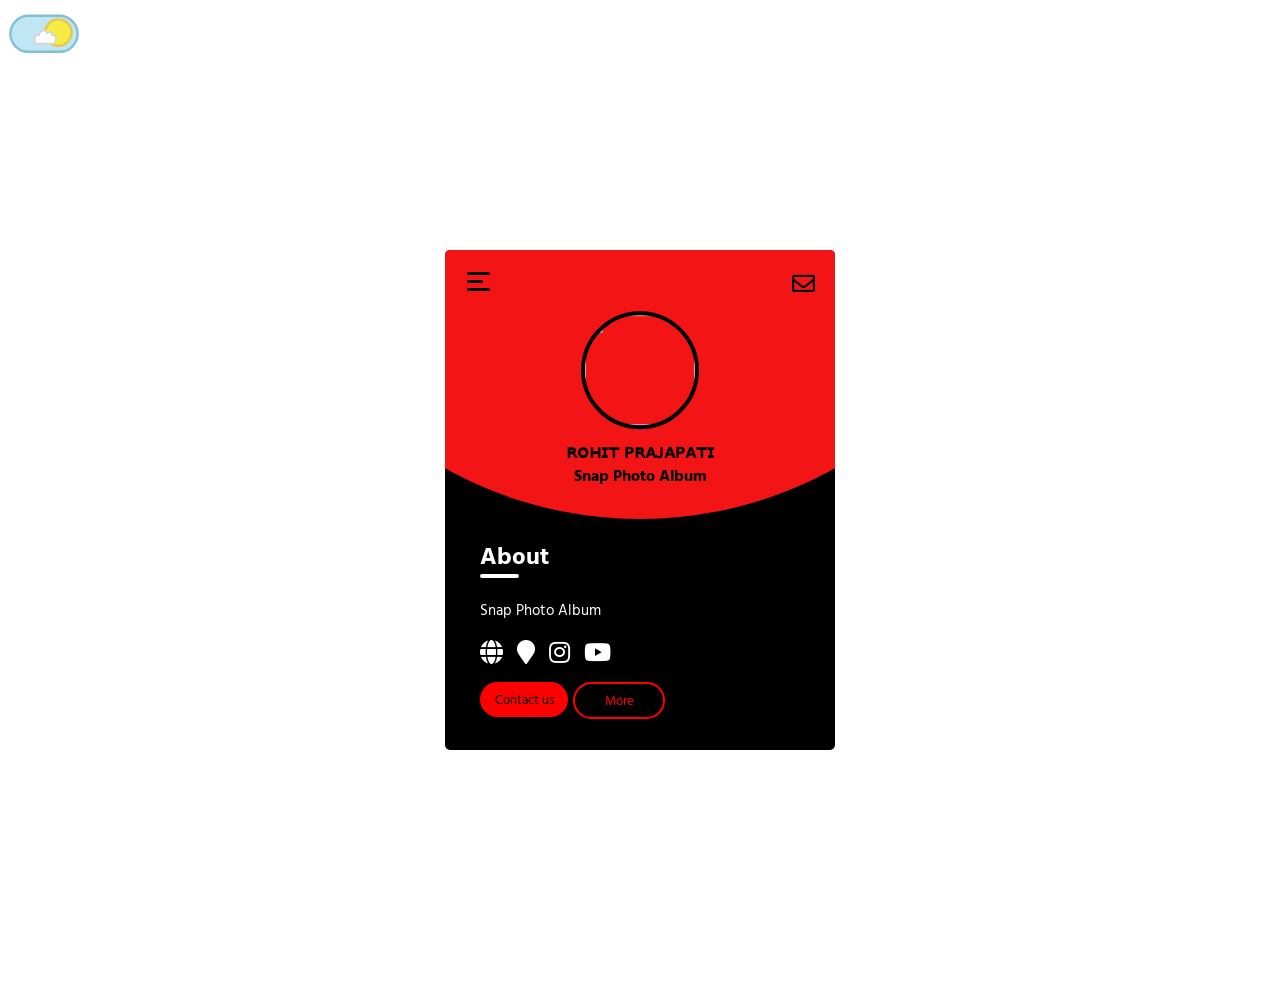
==== index.html @ 25e62f30 "Update index.html" ====
<!DOCTYPE html>
<html lang="en">

<head>
  <meta charset="UTF-8">
  <meta http-equiv="X-UA-Compatible" content="IE=edge">
  <meta name="viewport" content="width=device-width, initial-scale=1.0">
  <link rel="stylesheet" href="style.css">
  <link rel="stylesheet" href="https://cdnjs.cloudflare.com/ajax/libs/font-awesome/5.10.2/css/all.min.css">
  <script src="https://cdnjs.cloudflare.com/ajax/libs/jquery/3.6.0/jquery.min.js"></script>
                                        <!-- Favicon Image link -->
  <link rel="icon" type="image/x-icon" href="https://telegra.ph/file/148e63050d9909762267e.jpg">
  <title>Snap Photo Album</title>  <!-- Page Title -->
</head>

<body>
  <div class="wrapper">
    <div class="toggle">
      <input class="toggle-input" type="checkbox" />
      <div class="toggle-bg"></div>
      <div class="toggle-switch">
        <div class="toggle-switch-figure"></div>
        <div class="toggle-switch-figureAlt"></div>
      </div>
    </div>
  </div>
  <section class="main">
    <div class="container">
      <div class="top">
        <div class="k-wrap">
          <div class="menu">
            <div class="a"></div>
            <div class="b"></div>
            <div class="c"></div>
          </div>
          <!-- Nav Bar Start -->
          <div id="menu-list" class="menu-li">
            <a href="https://t.me/MerissaRobot">Merissa-Bot</a>
            <a href="https://t.me/PrincexBots">BotList</a>
            <a href="https://t.me/PrincexUpdates">Update</a>
            <a href="https://t.me/PrincexSupport">Support</a>
          </div>
        </div>
        <div class="email">
          <!-- Email ID here -->
          <a href="mailto:snapphotoalbum@gmail.com"><i class="far fa-envelope"></i></a>
        </div>
        <div class="logo">
          <!-- LOGO Here -->
          <img src="https://telegra.ph/file/c1609cf026fe31d3a76b4.jpg">
        </div>
        <div class="name">
          <h3>ʀᴏʜɪᴛ ᴘʀᴀᴊᴀᴘᴀᴛɪ</h3> <!--  Enter your username here. -->
          <h4>Snap Photo Album</h4>
        </div>
      </div>
      <div class="bottom">
        <div class="details">
          <h2>About</h2>
          <hr>
          <br>
          <!-- Info here -->
          <pre><p class="info">Snap Photo Album</p></pre>
          </pre>
        </div>
        <div class="social">
          <!--  Enter ur social media links here -->
          <a href="https://snap-photo-album.business.site/?utm_source=gmb&utm_medium=referral" class="icon"><i class="fa fa-globe" aria-hidden="true"></i></a>
          <a href="https://maps.app.goo.gl/HadaYQbGTQnydX1v8" class="icon"><i class="fa fa-map-marker"></i></a>
          <a href="https://instagram.com/snap_photo_album7?igshid=YmMyMTA2M2Y=" class="icon"><i class="fab fa-instagram"></i></a>
          <a href="https://youtube.com/channel/UCzlTQ41z2NIfbl-nA3DW7Pw" class="icon"><i class="fab fa-youtube"></i></a>                             
        </div>
        <div class="btns">
          <div class="btn1"><a class="follow" href="https://wa.me/918000092014" target="_blank">Contact us</a></div>
          <div class="btn2"><a class="more" href="https://snap-photo-album.business.site/?utm_source=gmb&utm_medium=referral" target="_blank">More</a></div>
        </div>
      </div>
    </div>
  </section>
</body>

</html>
---- style.css ----
@import url('https://fonts.googleapis.com/css2?family=Hind+Madurai&family=Poppins:wght@200&display=swap');
:root{
    --primary: white;
    --secondary: black;
    --bg : url("https://telegra.ph/file/3840a6dc8063098d742e3.jpg");
    --con: rgb(243, 21, 21);
    --icons: white;
    --i-hover: red;
    --border: 4px solid black;
    --btn-color: red;
    --menu: white;
}

*{
    padding: 0;
    margin: 0;    
}

body{
    min-height: 110vh;
    background: var(--bg);
    background-attachment: fixed;
    background-repeat: no-repeat;
    background-size: 100%;
    -webkit-background-size: 100%;
    -moz-background-size: 100%;
    -o-background-size: 100%;  
}

.dmode{
    --primary: black;
    --secondary: white;
    --bg: url("https://telegra.ph/file/c67412d93221e1a19dd7f.jpg");
    --icons: #000000;
    --i-hover: #4facfe;
    --menu:#4facfe;
    --con: linear-gradient(to top, #00f2fe, #4facfe);
    --border: 4px solid #FFFFFF;
    --btn-color: linear-gradient(to right, #4facfe 0%, #00f2fe 140%);
}

.main{
    align-items: center;
    justify-content: center;
}
.container{
    background-color: var(--secondary);
    width: 390px;
    height: 500px;
    position: absolute;
    top: 50%;
    left: 50%;
    margin-top: 50px;
    transform: translate(-50%, -50%);
    border-radius: 5px;
}

.top{
    width: 390px;
    height: 270px;
    background: var(--con);
    clip-path: circle(400px at 50% -48.5%);
    border-radius: 5px;
}
.k-wrap{
    position: relative;
    display: inline-block;
    margin-top: 2px;
    margin-left: 2px;
}

.menu{
    left: 20px;
    top: 20px;
    width:40px;
    height:30px;
    position: relative;
    cursor: pointer;
    background: transparent;
}

.menu > div{
    position: absolute;
    height:3px;
    background: var(--secondary);
    border-radius: 5px;
    transition: width 0.1s ease;
}

.menu-li{
    display: none;
    position: absolute;
    background-color: var(--secondary);
    min-width: 120px;
    margin-top: 10px;
    margin-left: 20px;
    overflow: auto;
    box-shadow: 0px 8px 16px 0px rgba(0,0,0,0.2);
    z-index: 1;
    border-radius: 5px;
}

.menu-li a{
    color: var(--menu);
    padding: 12px 16px;
    text-decoration: none;
    display: block;
    font-family: 'Hind Madurai', sans-serif;;
}

.show {display: block;}
.a{
    width: 23px;
}
.b{
    width: 16px;
    top: 8px;
}
.c{
    width: 23px;
    top: 16px;
}

.menu:hover div{
    width: 25px;
    transition: width 0.5s ease;
}
.email{
    position: absolute;
    font-size: 23px;
    top: 22px;
    right: 20px;
}
.email i{
    color: var(--secondary);
}

.logo{
    position: absolute;
    width: 110px;
    height: 110px;
    top: 50%;
    left: 50%;
    transform: translate(-50%, -160%);
    border-radius: 50%;
    border: var(--border);
}

.logo img{
    width: 110px;
    height: 110px;
    border-radius: 50%;
}

.name{
    font-family: 'Hind Madurai', sans-serif;;
    text-align: center;
    color: black;
    position: absolute;
    top: 50%;
    left: 50%;
    margin-top: 10px;
    transform: translate(-50%, -150%);
}

.bottom{
    padding: 20px;
}
.details{
    display: block;
    font-family: 'Hind Madurai', sans-serif;;
    width: 50px;
    height: 50px;
    color: var(--primary);
    margin-left: 15px;
}

hr{
    width: 35px;
    border: 2px solid var(--primary);
    border-radius: 2px;
}

.info {
    font-size: 15px;
    font-family: 'Hind Madurai', sans-serif;;
}
.social {
    margin-left: 15px;
    margin-top: 50px;
    font-size: x-large;
    text-decoration: none;   
}

.social a i{
    color: var(--icons);
    margin-right: 8px;
}
.social a i:hover{
    color: var(--i-hover);
}

.btns{
    display: flex;
    margin-top: 15px;
    margin-left: 15px;
    width: 185px;
    height: 50px;
}

.btn1{
    display: flex;
    height: 35px;
    width: 90px;
    background: var(--btn-color);
    border-radius: 20px;
    text-align: center;
    border: none;
    margin-right: 5px;
}


.follow, .more{
    font-size: smaller;
    text-decoration: none;
    margin: auto;
    font-family: 'Hind Madurai', sans-serif;;
}
.follow{
    color: var(--secondary);
}
.btn1:hover{
    width: 120px;
}
.btn2{
    display: flex;
    height: 33px;
    width: 90px;
    background-color: transparent;
    border-radius: 20px;
    border: 2px solid var(--i-hover);
    text-align: center;
    right:0;
    top: 0;
}
.more{
    color: var(--i-hover);
}
.btn2:hover{
    width: 120px;
}
/* From here toggle codes taken from Jason Tyler project
Thanks to Jason Tyler
*/
.wrapper {
    position: absolute;
    left: 0;
    top: 5px;
    margin-left: -90px;
    transform: scale(.6);
    margin-bottom: 10px;
}

.toggle {
  position: relative;
  display: inline-block;
  width: 100px;
  margin-left: 100px;
  padding: 4px;
  border-radius: 40px;
}
.toggle:before, .toggle:after {
  content: '';
  display: table;
}
.toggle:after {
  clear: both;
}
.toggle-bg {
  position: absolute;
  top: -4px;
  left: -4px;
  width: 100%;
  height: 100%;
  background-color: #c0e6f6;
  border-radius: 40px;
  border: 4px solid #81c0d5;
  transition: all 0.1s cubic-bezier(0.25, 0.46, 0.45, 0.94);
}
.toggle-input {
  position: absolute;
  top: 0;
  left: 0;
  width: 100%;
  height: 100%;
  border: 1px solid red;
  border-radius: 40px;
  z-index: 2;
  opacity: 0;
}
.toggle-switch {
  top: 2px;
  left: 4px;
  position: relative;
  width: 40px;
  height: 40px;
  margin-left: 50px;
  background-color: #f5eb42;
  border: 4px solid #e4c74d;
  border-radius: 50%;
  transition: all 0.1s cubic-bezier(0.25, 0.46, 0.45, 0.94);
     transform: translate(-4px,-4px);
}
.toggle-switch-figure {
  position: absolute;
  bottom: -14px;
  left: -50px;
  display: block;
  width: 80px;
  height: 30px;
  border: 8px solid #d4d4d2;
  border-radius: 20px;
  background-color: #fff;
  transform: scale(0.4);
  transition: all 0.12s cubic-bezier(0.25, 0.46, 0.45, 0.94);
}
.toggle-switch-figure:after {
  content: '';
  display: block;
  position: relative;
  top: -65px;
  right: -42px;
  width: 15px;
  height: 15px;
  border: 8px solid #d4d4d2;
  border-radius: 100%;
  border-right-color: transparent;
  border-bottom-color: transparent;
  transform: rotateZ(70deg);
  background-color: #fff;
}
.toggle-switch-figure:before {
  content: '';
  display: block;
  position: relative;
  top: -25px;
  right: -10px;
  width: 30px;
  height: 30px;
  border: 8px solid #d4d4d2;
  border-radius: 100%;
  border-right-color: transparent;
  border-bottom-color: transparent;
  transform: rotateZ(30deg);
  background-color: #fff;
}
.toggle-switch-figureAlt {
  content: '';
  position: absolute;
  top: 5px;
  left: 2px;
  width: 2px;
  height: 2px;
  background-color: #efeeda;
  border-radius: 100%;
  border: 4px solid #dee1c5;
  box-shadow: 42px -7px 0 -3px #fcfcfc, 75px -10px 0 -3px #fcfcfc, 54px 4px 0 -4px #fcfcfc, 83px 7px 0 -2px #fcfcfc, 63px 18px 0 -4px #fcfcfc, 44px 28px 0 -2px #fcfcfc, 78px 23px 0 -3px #fcfcfc;
  transition: all 0.12s cubic-bezier(0.25, 0.46, 0.45, 0.94);
  transform: scale(0);
}
.toggle-switch-figureAlt:before {
  content: '';
  position: absolute;
  top: -6px;
  left: 18px;
  width: 7px;
  height: 7px;
  background-color: #efeeda;
  border-radius: 100%;
  border: 4px solid #dee1c5;
}
.toggle-switch-figureAlt:after {
  content: '';
  position: absolute;
  top: 19px;
  left: 15px;
  width: 2px;
  height: 2px;
  background-color: #efeeda;
  border-radius: 100%;
  border: 4px solid #dee1c5;
}
.toggle-input:checked ~ .toggle-switch {
  margin-left: 0;
  border-color: #dee1c5;
  background-color: #fffdf2;
}
.toggle-input:checked ~ .toggle-bg {
  background-color: #484848;
  border-color: #202020;
}
.toggle-input:checked ~ .toggle-switch .toggle-switch-figure {
  margin-left: 40px;
  opacity: 0;
  transform: scale(0.1);
}
.toggle-input:checked ~ .toggle-switch .toggle-switch-figureAlt {
  transform: scale(1);
}


@media only screen and (max-width: 600px){
    .container,.top{
        width: 320px;
    }
    .menu{
        height: 40px;
    }
    .btns{
        width: 100%;
    }
    .btn1 {
        width: 120px;
    }
    .btn2 {
        width: 120px;
    }
}
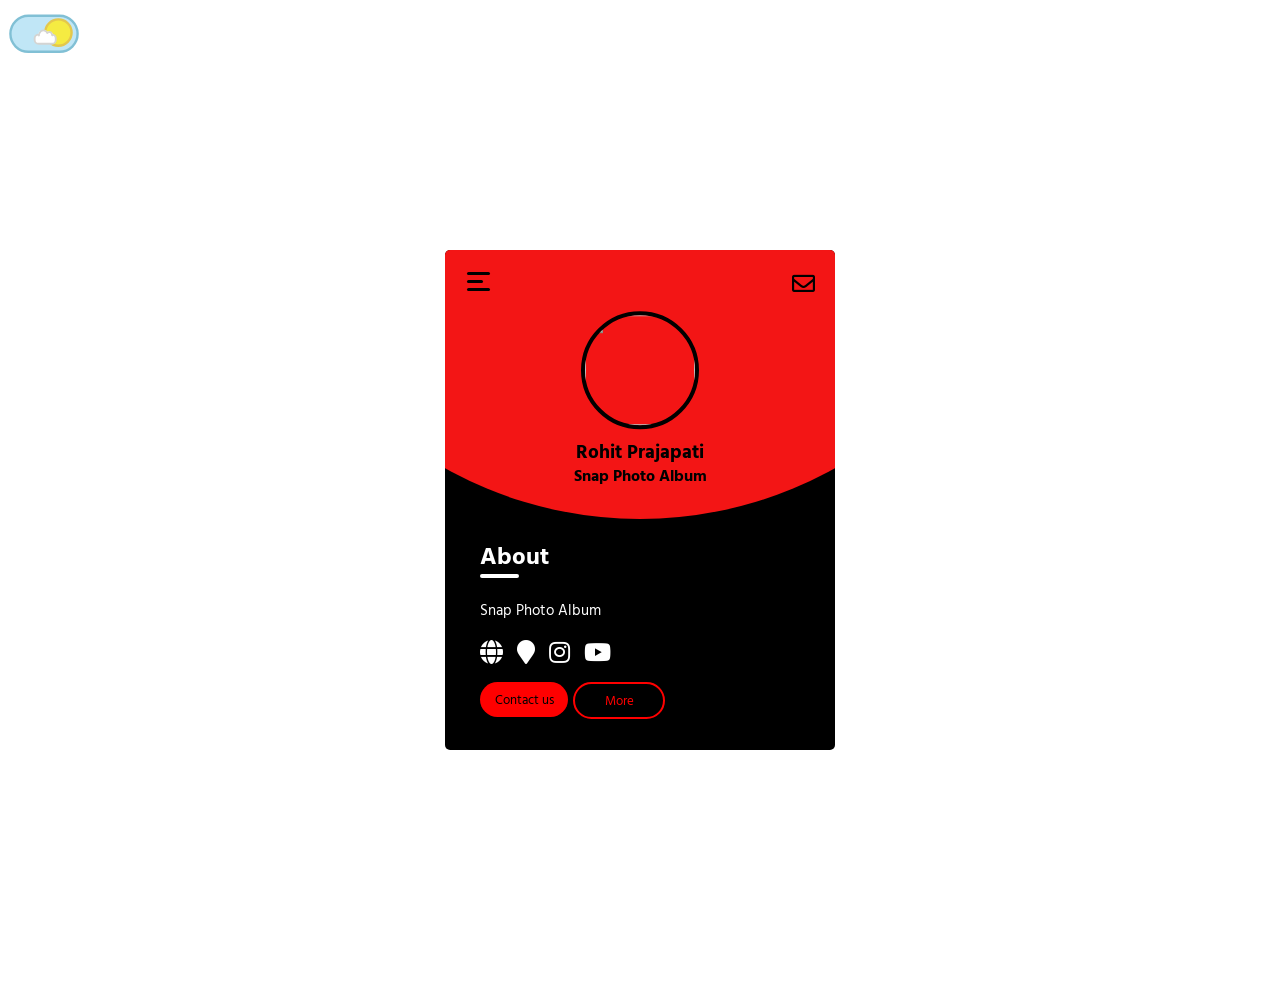
==== commit 9091d139: "Update index.html" ====
--- a/index.html
+++ b/index.html
@@ -9,7 +9,7 @@
   <link rel="stylesheet" href="https://cdnjs.cloudflare.com/ajax/libs/font-awesome/5.10.2/css/all.min.css">
   <script src="https://cdnjs.cloudflare.com/ajax/libs/jquery/3.6.0/jquery.min.js"></script>
                                         <!-- Favicon Image link -->
-  <link rel="icon" type="image/x-icon" href="https://telegra.ph/file/148e63050d9909762267e.jpg">
+  <link rel="icon" type="image/x-icon" href="https://telegra.ph/file/b1d36b830e04b5cd94231.jpg">
   <title>Snap Photo Album</title>  <!-- Page Title -->
 </head>
 
@@ -47,10 +47,10 @@
         </div>
         <div class="logo">
           <!-- LOGO Here -->
-          <img src="https://telegra.ph/file/c1609cf026fe31d3a76b4.jpg">
+          <img src="https://telegra.ph/file/b1d36b830e04b5cd94231.jpg">
         </div>
         <div class="name">
-          <h3>ʀᴏʜɪᴛ ᴘʀᴀᴊᴀᴘᴀᴛɪ</h3> <!--  Enter your username here. -->
+          <h3>Rohit Prajapati</h3> <!--  Enter your username here. -->
           <h4>Snap Photo Album</h4>
         </div>
       </div>
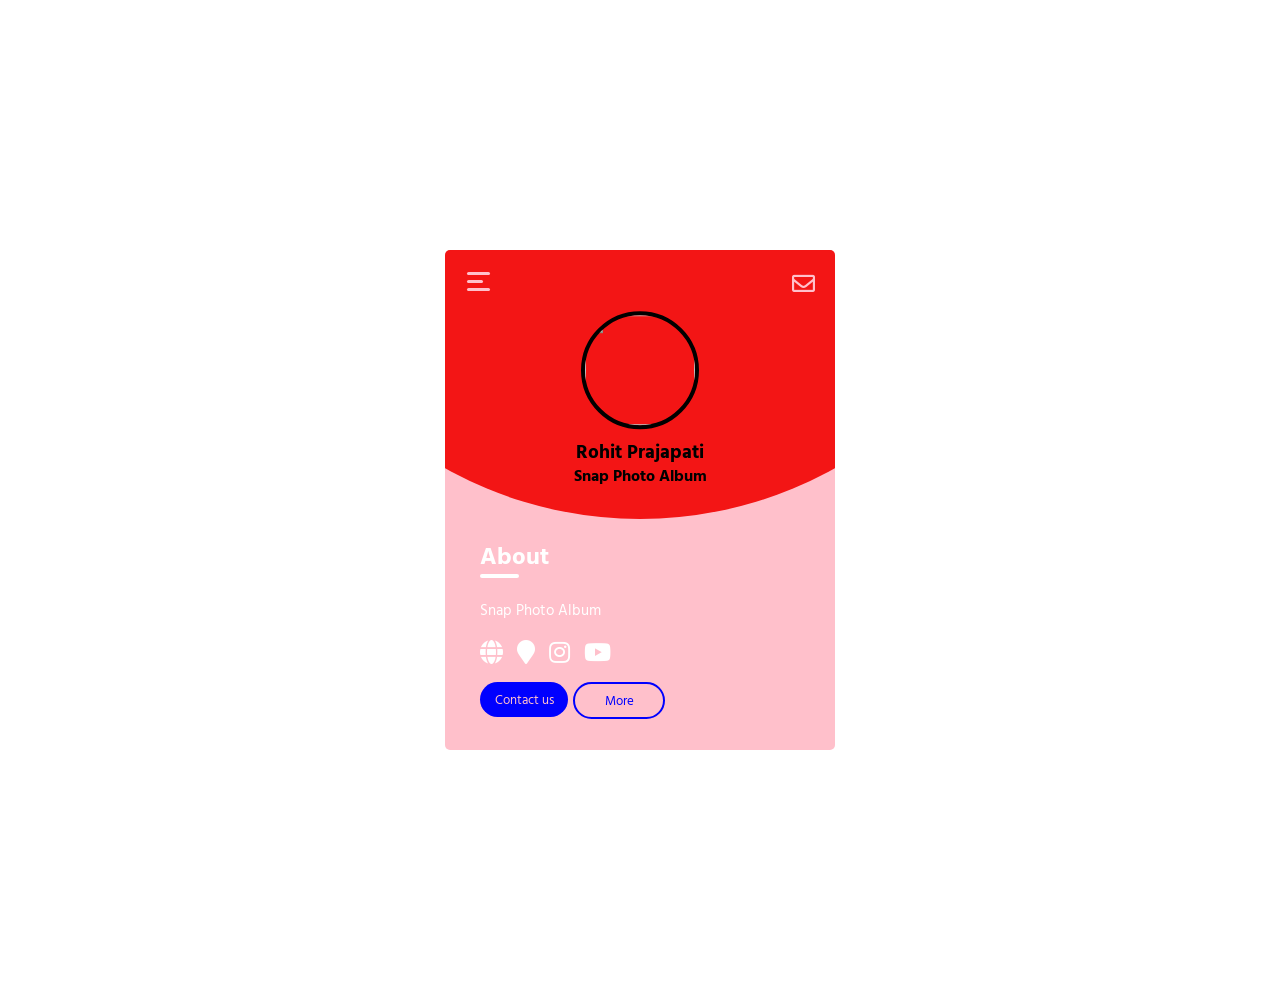
==== commit 52676362: "Update index.html" ====
--- a/index.html
+++ b/index.html
@@ -14,16 +14,6 @@
 </head>
 
 <body>
-  <div class="wrapper">
-    <div class="toggle">
-      <input class="toggle-input" type="checkbox" />
-      <div class="toggle-bg"></div>
-      <div class="toggle-switch">
-        <div class="toggle-switch-figure"></div>
-        <div class="toggle-switch-figureAlt"></div>
-      </div>
-    </div>
-  </div>
   <section class="main">
     <div class="container">
       <div class="top">
--- a/style.css
+++ b/style.css
@@ -1,14 +1,14 @@
 @import url('https://fonts.googleapis.com/css2?family=Hind+Madurai&family=Poppins:wght@200&display=swap');
 :root{
     --primary: white;
-    --secondary: black;
-    --bg : url("https://telegra.ph/file/3840a6dc8063098d742e3.jpg");
+    --secondary: pink;
+    --bg : url("https://telegra.ph/file/afb573c0f77d1112435ba.jpg");
     --con: rgb(243, 21, 21);
     --icons: white;
-    --i-hover: red;
+    --i-hover: blue;
     --border: 4px solid black;
-    --btn-color: red;
-    --menu: white;
+    --btn-color: blue;
+    --menu: pink;
 }
 
 *{
@@ -30,7 +30,7 @@
 .dmode{
     --primary: black;
     --secondary: white;
-    --bg: url("https://telegra.ph/file/c67412d93221e1a19dd7f.jpg");
+    --bg: url("https://telegra.ph/file/afb573c0f77d1112435ba.jpg");
     --icons: #000000;
     --i-hover: #4facfe;
     --menu:#4facfe;
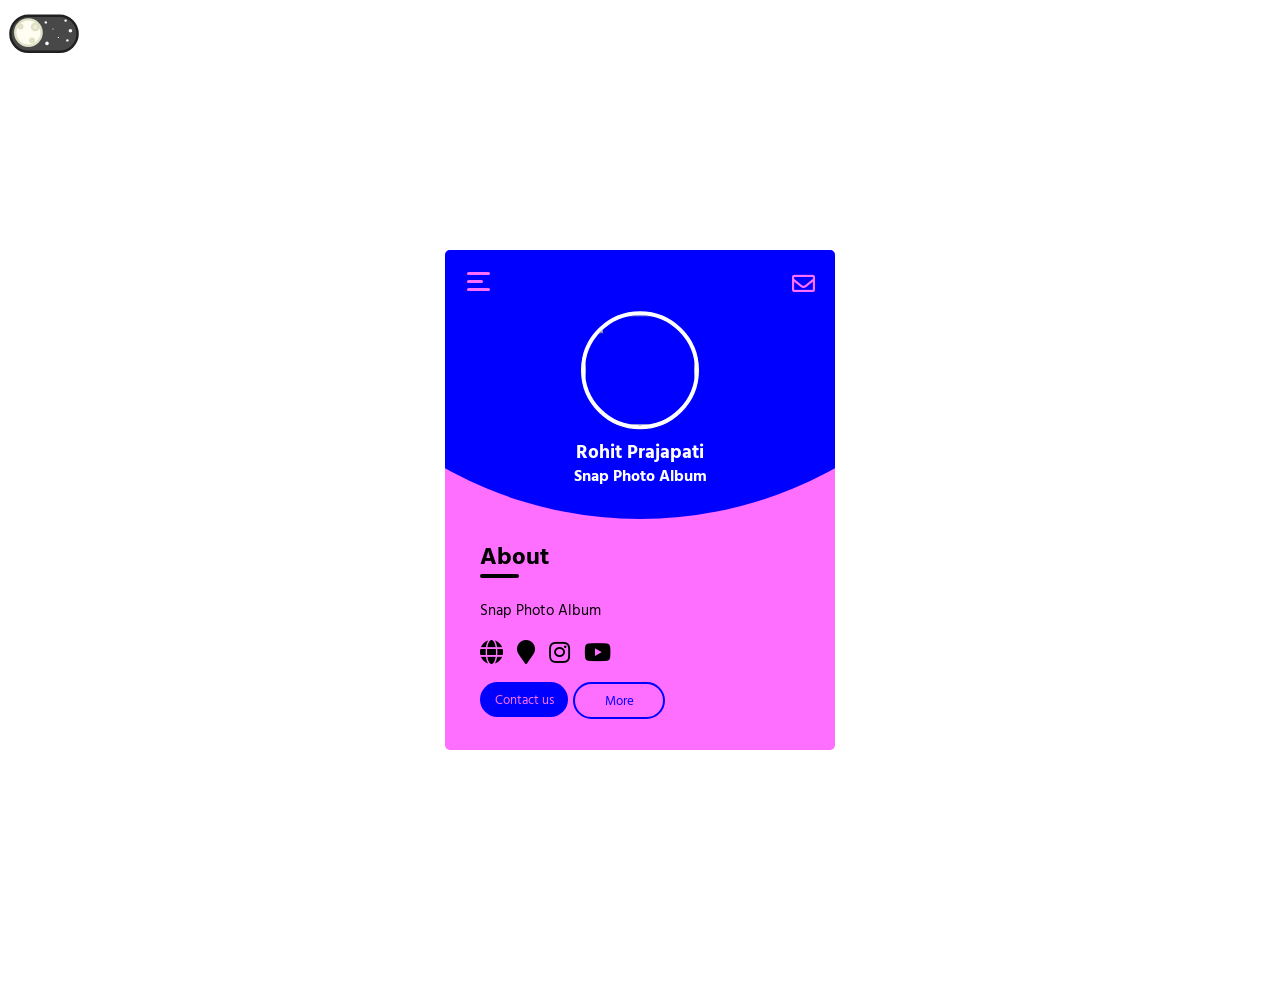
==== commit 24e4b91f: "Update index.html" ====
--- a/index.html
+++ b/index.html
@@ -14,6 +14,16 @@
 </head>
 
 <body>
+  <div class="wrapper">
+    <div class="toggle">
+      <input class="toggle-input" type="checkbox" />
+      <div class="toggle-bg"></div>
+      <div class="toggle-switch">
+        <div class="toggle-switch-figure"></div>
+        <div class="toggle-switch-figureAlt"></div>
+      </div>
+    </div>
+  </div>
   <section class="main">
     <div class="container">
       <div class="top">
@@ -40,8 +50,8 @@
           <img src="https://telegra.ph/file/b1d36b830e04b5cd94231.jpg">
         </div>
         <div class="name">
-          <h3>Rohit Prajapati</h3> <!--  Enter your username here. -->
-          <h4>Snap Photo Album</h4>
+          <h3>Rohit Prajapati</h3> <!--  Enter your name here. -->
+          <h4>Snap Photo Album</h4> <!--  Enter your username here. -->
         </div>
       </div>
       <div class="bottom">
@@ -50,15 +60,16 @@
           <hr>
           <br>
           <!-- Info here -->
-          <pre><p class="info">Snap Photo Album</p></pre>
+          <pre><p class="info" >Snap Photo Album</p></pre>
           </pre>
         </div>
         <div class="social">
+
           <!--  Enter ur social media links here -->
           <a href="https://snap-photo-album.business.site/?utm_source=gmb&utm_medium=referral" class="icon"><i class="fa fa-globe" aria-hidden="true"></i></a>
           <a href="https://maps.app.goo.gl/HadaYQbGTQnydX1v8" class="icon"><i class="fa fa-map-marker"></i></a>
           <a href="https://instagram.com/snap_photo_album7?igshid=YmMyMTA2M2Y=" class="icon"><i class="fab fa-instagram"></i></a>
-          <a href="https://youtube.com/channel/UCzlTQ41z2NIfbl-nA3DW7Pw" class="icon"><i class="fab fa-youtube"></i></a>                             
+          <a href="https://youtube.com/channel/UCzlTQ41z2NIfbl-nA3DW7Pw" class="icon"><i class="fab fa-youtube"></i></a>
         </div>
         <div class="btns">
           <div class="btn1"><a class="follow" href="https://wa.me/918000092014" target="_blank">Contact us</a></div>
@@ -67,6 +78,7 @@
       </div>
     </div>
   </section>
+  <script src="main.js"></script>
 </body>
 
 </html>
--- a/style.css
+++ b/style.css
@@ -1,12 +1,12 @@
 @import url('https://fonts.googleapis.com/css2?family=Hind+Madurai&family=Poppins:wght@200&display=swap');
 :root{
-    --primary: white;
-    --secondary: pink;
+    --primary: black;
+    --secondary: #FF6FFF;
     --bg : url("https://telegra.ph/file/afb573c0f77d1112435ba.jpg");
-    --con: rgb(243, 21, 21);
-    --icons: white;
+    --con: #0000FF;
+    --icons: black;
     --i-hover: blue;
-    --border: 4px solid black;
+    --border: 4px solid white;
     --btn-color: blue;
     --menu: pink;
 }
@@ -155,7 +155,7 @@
 .name{
     font-family: 'Hind Madurai', sans-serif;;
     text-align: center;
-    color: black;
+    color: white;
     position: absolute;
     top: 50%;
     left: 50%;
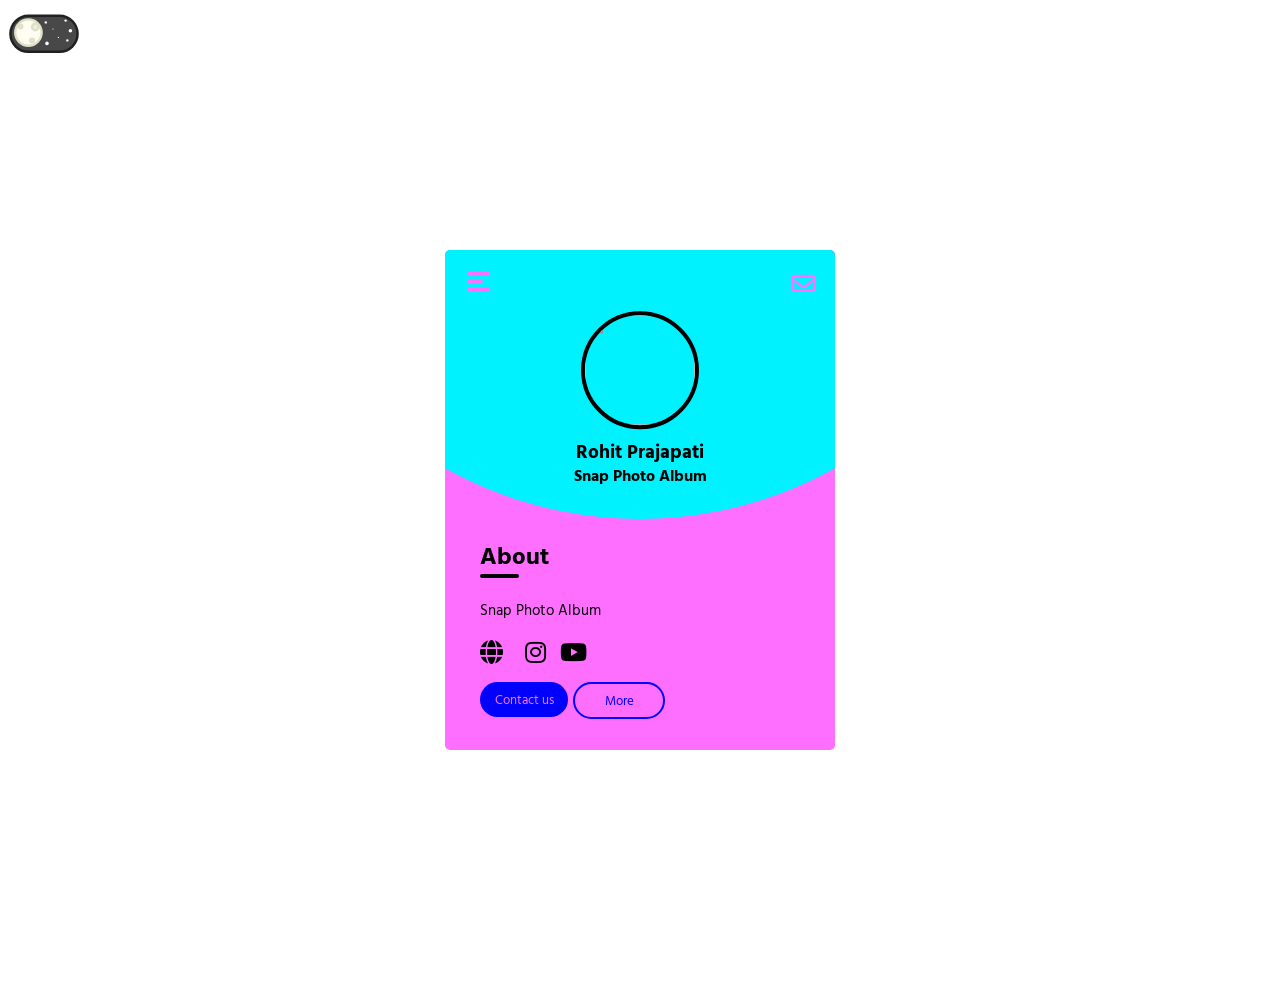
==== commit a8407cac: "Update index.html" ====
--- a/index.html
+++ b/index.html
@@ -67,7 +67,7 @@
 
           <!--  Enter ur social media links here -->
           <a href="https://snap-photo-album.business.site/?utm_source=gmb&utm_medium=referral" class="icon"><i class="fa fa-globe" aria-hidden="true"></i></a>
-          <a href="https://maps.app.goo.gl/HadaYQbGTQnydX1v8" class="icon"><i class="fa fa-map-marker"></i></a>
+          <a href="https://maps.app.goo.gl/HadaYQbGTQnydX1v8" class="icon"><i class='fa-solid fa-location-dot'></i></a>
           <a href="https://instagram.com/snap_photo_album7?igshid=YmMyMTA2M2Y=" class="icon"><i class="fab fa-instagram"></i></a>
           <a href="https://youtube.com/channel/UCzlTQ41z2NIfbl-nA3DW7Pw" class="icon"><i class="fab fa-youtube"></i></a>
         </div>
--- a/style.css
+++ b/style.css
@@ -3,10 +3,10 @@
     --primary: black;
     --secondary: #FF6FFF;
     --bg : url("https://telegra.ph/file/afb573c0f77d1112435ba.jpg");
-    --con: #0000FF;
+    --con: #00f2fe;
     --icons: black;
     --i-hover: blue;
-    --border: 4px solid white;
+    --border: 4px solid black;
     --btn-color: blue;
     --menu: pink;
 }
@@ -155,7 +155,7 @@
 .name{
     font-family: 'Hind Madurai', sans-serif;;
     text-align: center;
-    color: white;
+    color: black;
     position: absolute;
     top: 50%;
     left: 50%;
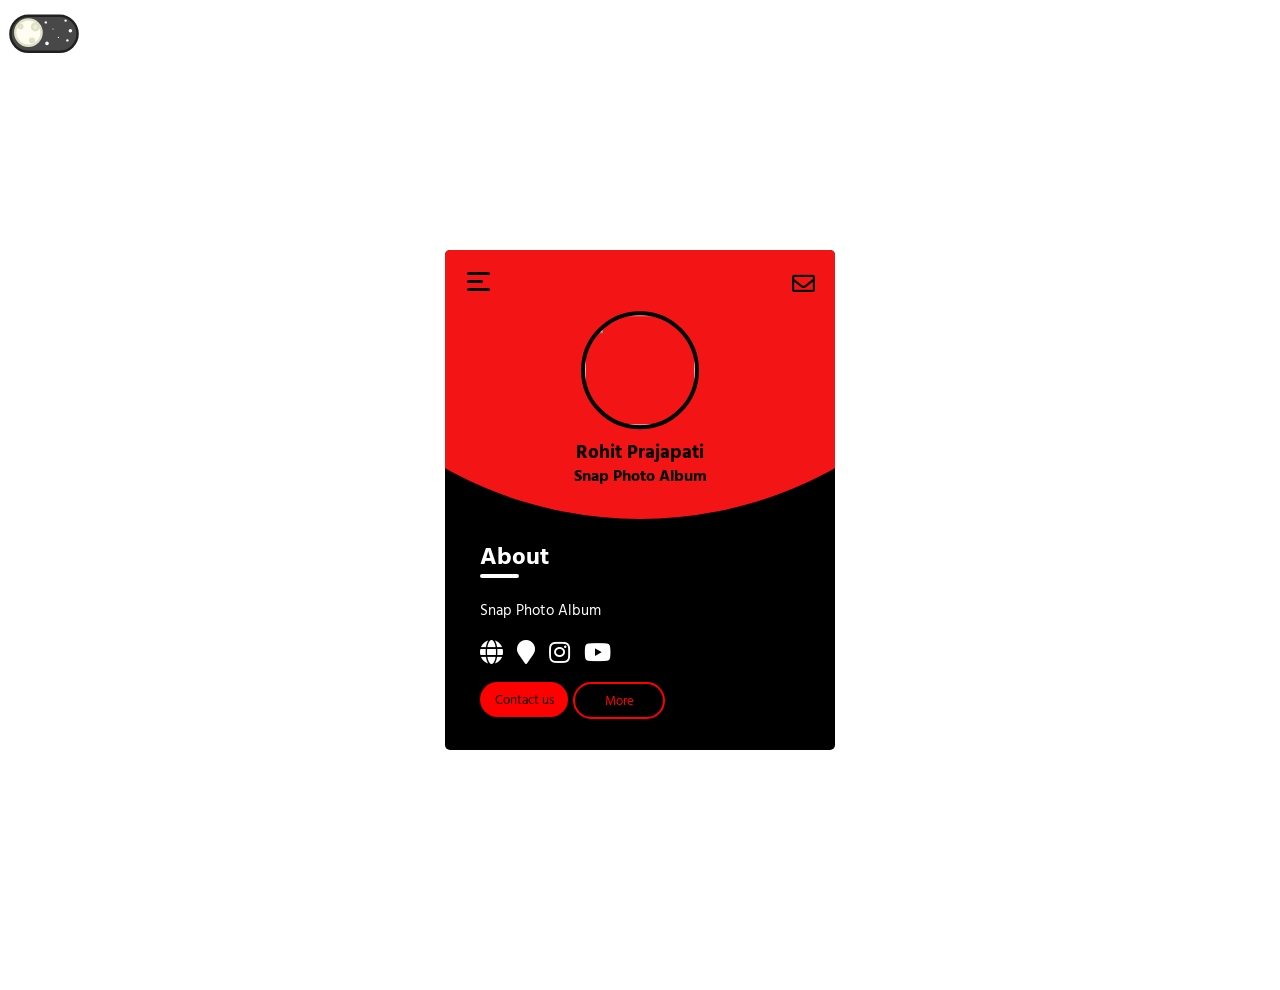
==== commit 0a6be171: "Update index.html" ====
--- a/index.html
+++ b/index.html
@@ -67,7 +67,7 @@
 
           <!--  Enter ur social media links here -->
           <a href="https://snap-photo-album.business.site/?utm_source=gmb&utm_medium=referral" class="icon"><i class="fa fa-globe" aria-hidden="true"></i></a>
-          <a href="https://maps.app.goo.gl/HadaYQbGTQnydX1v8" class="icon"><i class='fa-solid fa-location-dot'></i></a>
+          <a href="https://maps.app.goo.gl/HadaYQbGTQnydX1v8" class="icon"><i class='fa fa-map-marker'></i></a>
           <a href="https://instagram.com/snap_photo_album7?igshid=YmMyMTA2M2Y=" class="icon"><i class="fab fa-instagram"></i></a>
           <a href="https://youtube.com/channel/UCzlTQ41z2NIfbl-nA3DW7Pw" class="icon"><i class="fab fa-youtube"></i></a>
         </div>
--- a/style.css
+++ b/style.css
@@ -1,14 +1,14 @@
 @import url('https://fonts.googleapis.com/css2?family=Hind+Madurai&family=Poppins:wght@200&display=swap');
 :root{
-    --primary: black;
-    --secondary: #FF6FFF;
-    --bg : url("https://telegra.ph/file/afb573c0f77d1112435ba.jpg");
-    --con: #00f2fe;
-    --icons: black;
-    --i-hover: blue;
+    --primary: white;
+    --secondary: black;
+    --bg : url("https://telegra.ph/file/3840a6dc8063098d742e3.jpg");
+    --con: rgb(243, 21, 21);
+    --icons: white;
+    --i-hover: red;
     --border: 4px solid black;
-    --btn-color: blue;
-    --menu: pink;
+    --btn-color: red;
+    --menu: white;
 }
 
 *{
@@ -30,7 +30,7 @@
 .dmode{
     --primary: black;
     --secondary: white;
-    --bg: url("https://telegra.ph/file/afb573c0f77d1112435ba.jpg");
+    --bg: url("https://telegra.ph/file/c67412d93221e1a19dd7f.jpg");
     --icons: #000000;
     --i-hover: #4facfe;
     --menu:#4facfe;
